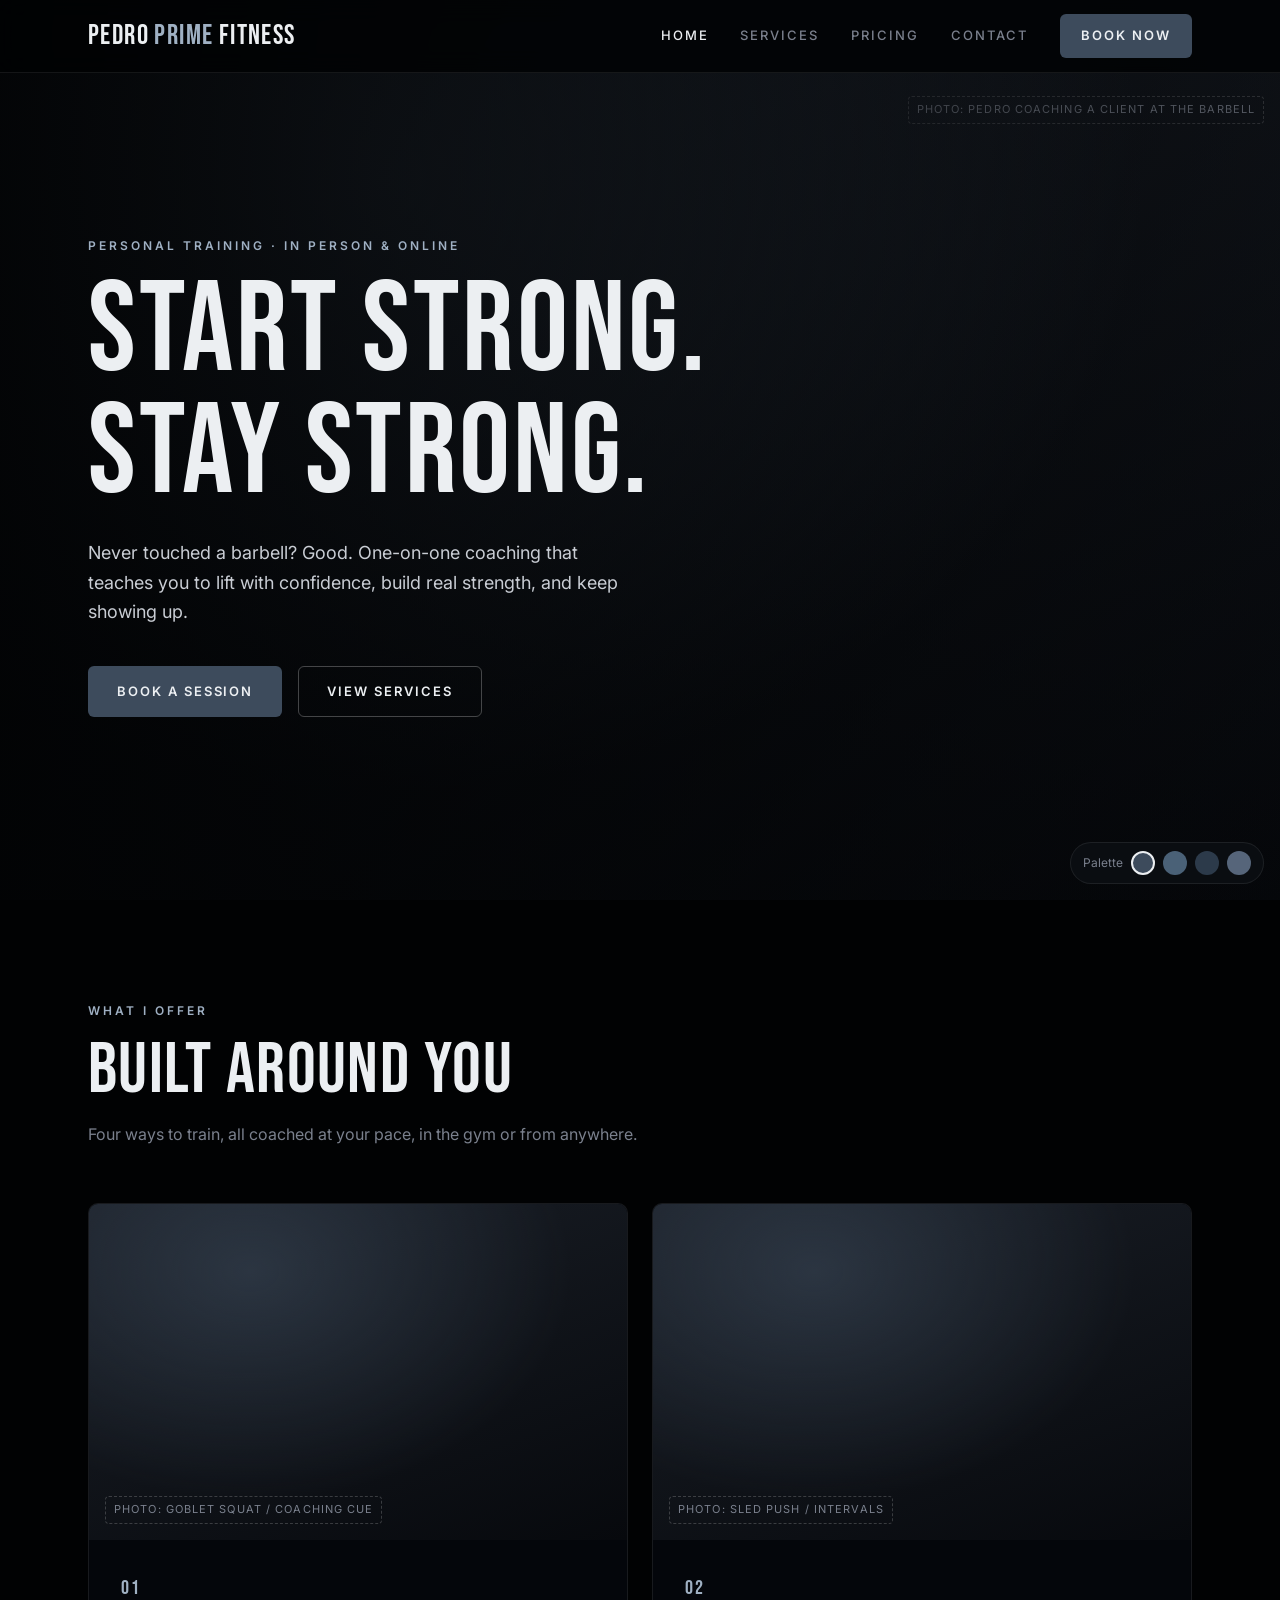
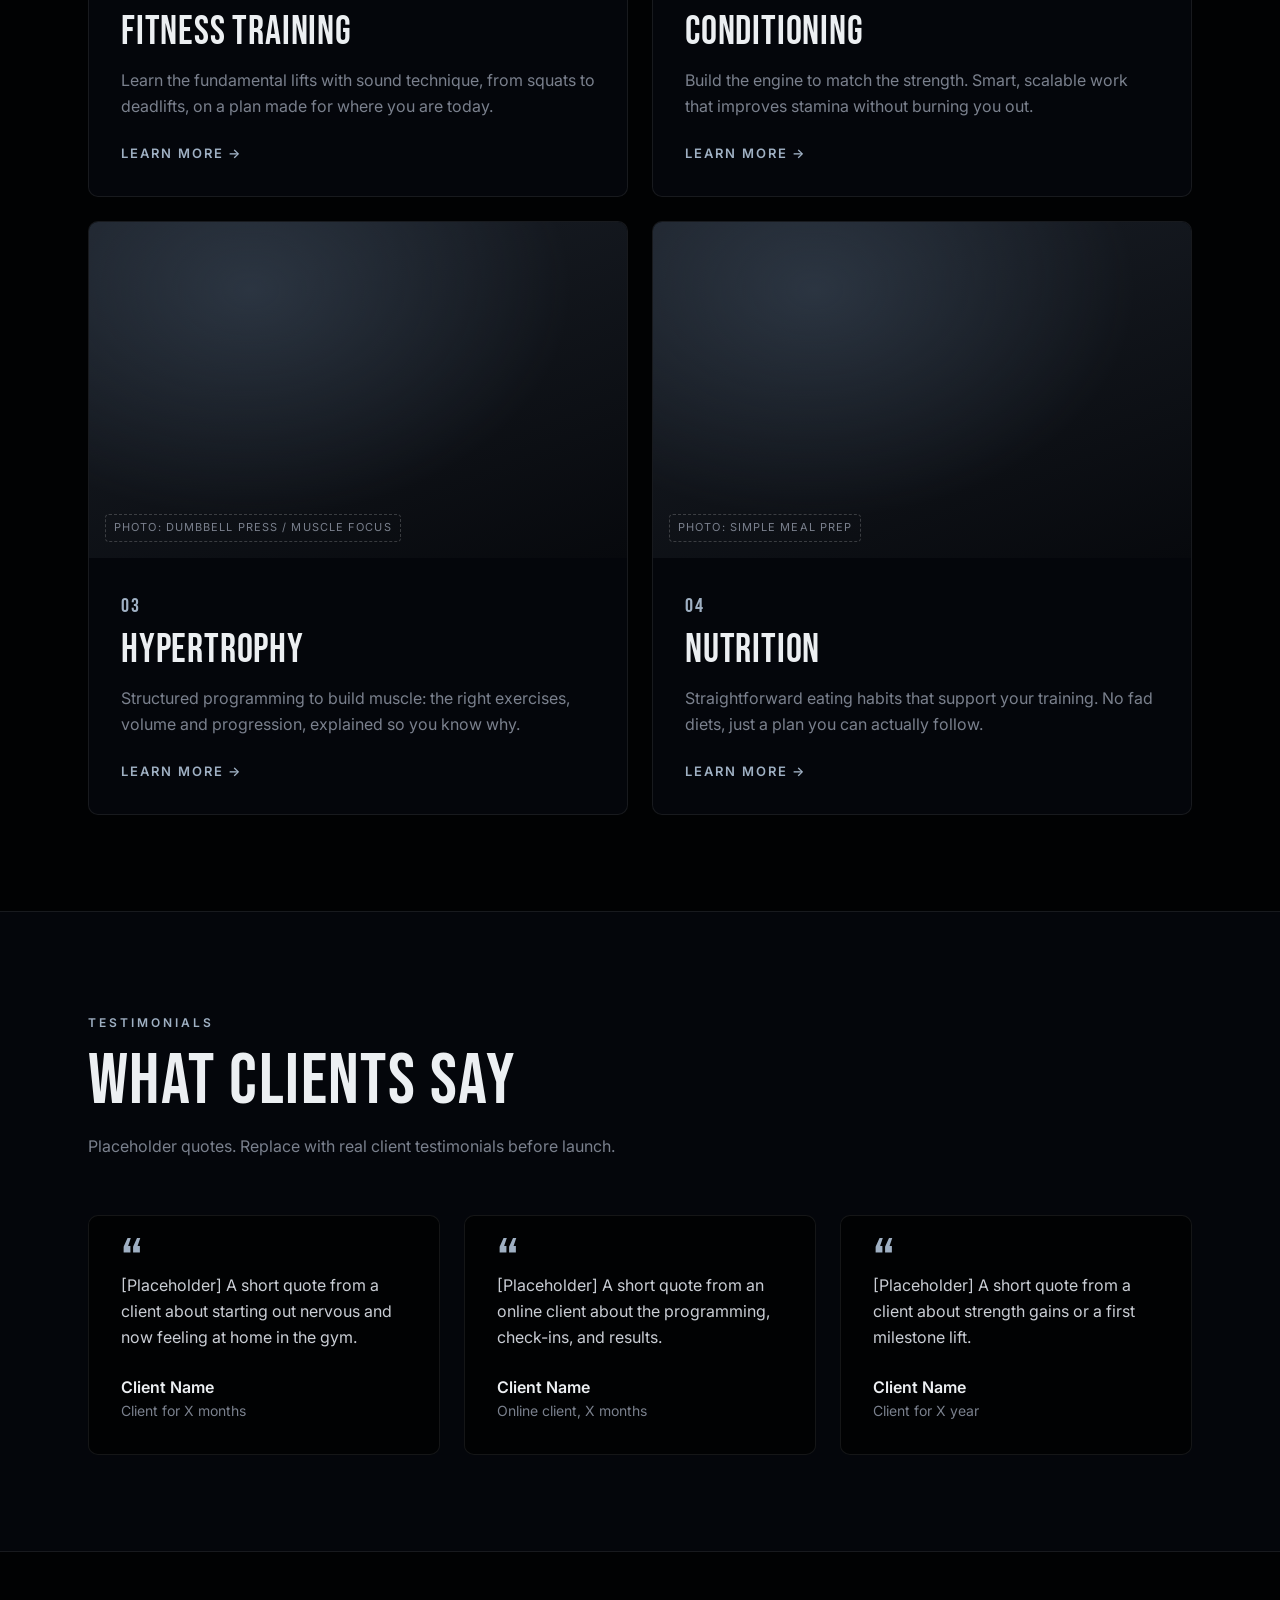
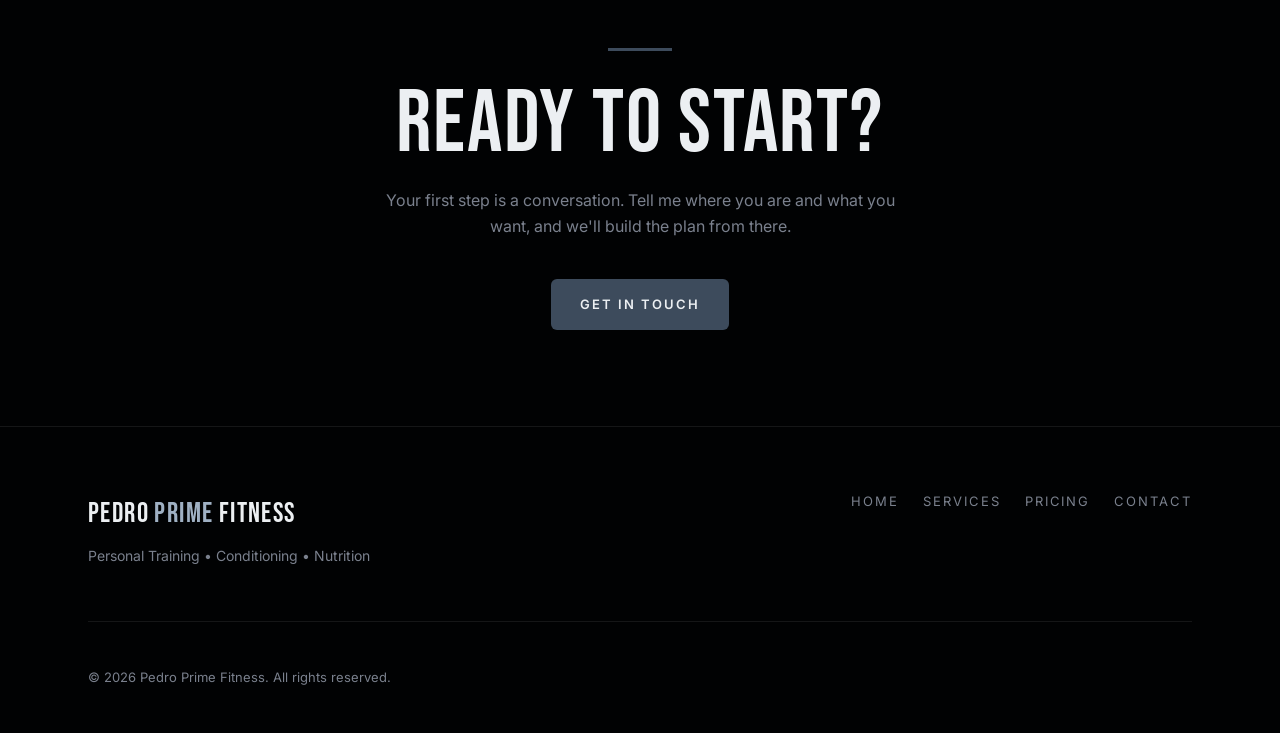
==== index.html @ 081c557b "Initial Pedro Prime Fitness marketing site Static HTML/CSS site for GitHub Pages: home, services, pr" ====
<!DOCTYPE html>
<html lang="en" data-palette="slate">
<head>
  <meta charset="utf-8">
  <meta name="viewport" content="width=device-width, initial-scale=1">
  <title>Personal Training for Beginners | Pedro Prime Fitness</title>
  <meta name="description" content="Beginner-friendly personal training, in person and online. Strength, conditioning, hypertrophy and nutrition coaching with Pedro Prime Fitness.">
  <link rel="preconnect" href="https://fonts.googleapis.com">
  <link rel="preconnect" href="https://fonts.gstatic.com" crossorigin>
  <link href="https://fonts.googleapis.com/css2?family=Bebas+Neue&family=Inter:wght@400;500;600&display=swap" rel="stylesheet">
  <link rel="stylesheet" href="css/style.css">
  <script src="js/palette.js"></script>
  <script src="js/site.js" defer></script>
</head>
<body>

  <header class="site-header">
    <div class="container">
      <a class="brand" href="index.html">Pedro <span>Prime</span> Fitness</a>
      <button class="nav-toggle" aria-label="Menu" aria-expanded="false" aria-controls="site-nav">&#9776;</button>
      <nav class="nav" id="site-nav">
        <a href="index.html" aria-current="page">Home</a>
        <a href="services.html">Services</a>
        <a href="pricing.html">Pricing</a>
        <a href="contact.html">Contact</a>
        <a class="btn btn-primary btn-sm" href="contact.html">Book Now</a>
      </nav>
    </div>
  </header>

  <main>
    <section class="hero">
      <div class="ph" data-label="Photo: Pedro coaching a client at the barbell" aria-hidden="true"></div>
      <div class="container">
        <span class="eyebrow">Personal Training &middot; In Person &amp; Online</span>
        <h1>Start Strong.<br>Stay Strong.</h1>
        <p>Never touched a barbell? Good. One-on-one coaching that teaches you to lift with confidence, build real strength, and keep showing up.</p>
        <div class="btn-row">
          <a class="btn btn-primary" href="contact.html">Book a Session</a>
          <a class="btn btn-outline" href="services.html">View Services</a>
        </div>
      </div>
    </section>

    <section class="section">
      <div class="container">
        <div class="section-head">
          <span class="eyebrow">What I Offer</span>
          <h2>Built Around You</h2>
          <p>Four ways to train, all coached at your pace, in the gym or from anywhere.</p>
        </div>
        <div class="service-grid">
          <article class="service-card">
            <div class="ph" data-label="Photo: goblet squat / coaching cue" aria-hidden="true"></div>
            <div class="body">
              <span class="num">01</span>
              <h3>Fitness Training</h3>
              <p>Learn the fundamental lifts with sound technique, from squats to deadlifts, on a plan made for where you are today.</p>
              <a class="link-arrow" href="services.html#fitness">Learn More &rarr;</a>
            </div>
          </article>
          <article class="service-card">
            <div class="ph" data-label="Photo: sled push / intervals" aria-hidden="true"></div>
            <div class="body">
              <span class="num">02</span>
              <h3>Conditioning</h3>
              <p>Build the engine to match the strength. Smart, scalable work that improves stamina without burning you out.</p>
              <a class="link-arrow" href="services.html#conditioning">Learn More &rarr;</a>
            </div>
          </article>
          <article class="service-card">
            <div class="ph" data-label="Photo: dumbbell press / muscle focus" aria-hidden="true"></div>
            <div class="body">
              <span class="num">03</span>
              <h3>Hypertrophy</h3>
              <p>Structured programming to build muscle: the right exercises, volume and progression, explained so you know why.</p>
              <a class="link-arrow" href="services.html#hypertrophy">Learn More &rarr;</a>
            </div>
          </article>
          <article class="service-card">
            <div class="ph" data-label="Photo: simple meal prep" aria-hidden="true"></div>
            <div class="body">
              <span class="num">04</span>
              <h3>Nutrition</h3>
              <p>Straightforward eating habits that support your training. No fad diets, just a plan you can actually follow.</p>
              <a class="link-arrow" href="services.html#nutrition">Learn More &rarr;</a>
            </div>
          </article>
        </div>
      </div>
    </section>

    <section class="section section-alt">
      <div class="container">
        <div class="section-head">
          <span class="eyebrow">Testimonials</span>
          <h2>What Clients Say</h2>
          <p>Placeholder quotes. Replace with real client testimonials before launch.</p>
        </div>
        <div class="testimonial-grid">
          <figure class="testimonial">
            <span class="quote-mark" aria-hidden="true">&ldquo;</span>
            <blockquote>[Placeholder] A short quote from a client about starting out nervous and now feeling at home in the gym.</blockquote>
            <figcaption>Client Name<span>Client for X months</span></figcaption>
          </figure>
          <figure class="testimonial">
            <span class="quote-mark" aria-hidden="true">&ldquo;</span>
            <blockquote>[Placeholder] A short quote from an online client about the programming, check-ins, and results.</blockquote>
            <figcaption>Client Name<span>Online client, X months</span></figcaption>
          </figure>
          <figure class="testimonial">
            <span class="quote-mark" aria-hidden="true">&ldquo;</span>
            <blockquote>[Placeholder] A short quote from a client about strength gains or a first milestone lift.</blockquote>
            <figcaption>Client Name<span>Client for X year</span></figcaption>
          </figure>
        </div>
      </div>
    </section>

    <section class="section cta">
      <div class="container">
        <hr class="rule">
        <h2>Ready to Start?</h2>
        <p>Your first step is a conversation. Tell me where you are and what you want, and we'll build the plan from there.</p>
        <a class="btn btn-primary" href="contact.html">Get in Touch</a>
      </div>
    </section>
  </main>

  <footer class="site-footer">
    <div class="container">
      <div class="footer-top">
        <div>
          <a class="brand" href="index.html">Pedro <span>Prime</span> Fitness</a>
          <p class="tagline">Personal Training &bull; Conditioning &bull; Nutrition</p>
        </div>
        <nav class="footer-nav" aria-label="Footer">
          <a href="index.html">Home</a>
          <a href="services.html">Services</a>
          <a href="pricing.html">Pricing</a>
          <a href="contact.html">Contact</a>
        </nav>
      </div>
      <p class="footer-bottom">&copy; 2026 Pedro Prime Fitness. All rights reserved.</p>
    </div>
  </footer>

</body>
</html>
---- css/style.css ----
/* Pedro Prime Fitness — site stylesheet
   Colours are CSS variables. The four blue-grey palettes are selected by the
   data-palette attribute on <html> (set by js/palette.js). */

:root {
  --background: #010203;
  --card: #04060b;
  --muted: #14161b;
  --foreground: #eceff2;
  --muted-foreground: #7a808d;
  --border: #ffffff14;
  --radius: 0.625rem;

  /* Accent: --accent is used for fills (buttons, numbers, rules);
     --accent-text is a lighter tint for accent-coloured text on the dark background. */
  --accent: #3d4b5c;
  --accent-hover: #4a5a6d;
  --accent-text: #9fb0c3;

  --font-heading: "Bebas Neue", sans-serif;
  --font-body: "Inter", sans-serif;
  --container: 72rem;
}

[data-palette="slate"] { --accent: #3d4b5c; --accent-hover: #4a5a6d; --accent-text: #9fb0c3; }
[data-palette="steel"] { --accent: #4a6177; --accent-hover: #587089; --accent-text: #a9bccf; }
[data-palette="storm"] { --accent: #2c3a4a; --accent-hover: #38485b; --accent-text: #8fa3b8; }
[data-palette="dusk"]  { --accent: #56657a; --accent-hover: #64748a; --accent-text: #b6c2d1; }

*, *::before, *::after { box-sizing: border-box; }

html { scroll-behavior: smooth; }

body {
  margin: 0;
  background: var(--background);
  color: var(--foreground);
  font-family: var(--font-body);
  font-size: 1rem;
  line-height: 1.625;
  -webkit-font-smoothing: antialiased;
}

img { max-width: 100%; display: block; }
a { color: inherit; text-decoration: none; }

h1, h2, h3 {
  font-family: var(--font-heading);
  font-weight: 400;
  letter-spacing: 0.02em;
  line-height: 0.95;
  margin: 0;
}

.container {
  width: 100%;
  max-width: var(--container);
  margin: 0 auto;
  padding: 0 1.5rem;
}

.eyebrow {
  display: inline-block;
  font-size: 0.75rem;
  font-weight: 600;
  letter-spacing: 0.25em;
  text-transform: uppercase;
  color: var(--accent-text);
  margin-bottom: 1rem;
}

.muted { color: var(--muted-foreground); }

/* ---------- Buttons ---------- */

.btn {
  display: inline-flex;
  align-items: center;
  justify-content: center;
  gap: 0.5rem;
  padding: 0.875rem 1.75rem;
  border-radius: calc(var(--radius) - 4px);
  font-size: 0.8125rem;
  font-weight: 600;
  letter-spacing: 0.15em;
  text-transform: uppercase;
  border: 1px solid transparent;
  cursor: pointer;
  transition: background-color 0.15s, border-color 0.15s, color 0.15s;
}

.btn-primary { background: var(--accent); color: var(--foreground); }
.btn-primary:hover { background: var(--accent-hover); }

.btn-outline { border-color: #ffffff40; color: var(--foreground); }
.btn-outline:hover { border-color: var(--foreground); }

.btn-sm { padding: 0.625rem 1.25rem; }

a:focus-visible, button:focus-visible {
  outline: 2px solid var(--accent-text);
  outline-offset: 2px;
}

/* ---------- Header ---------- */

.site-header {
  position: fixed;
  inset: 0 0 auto 0;
  z-index: 50;
  background: rgba(1, 2, 3, 0.8);
  backdrop-filter: blur(12px);
  -webkit-backdrop-filter: blur(12px);
  border-bottom: 1px solid var(--border);
}

.site-header .container {
  display: flex;
  align-items: center;
  justify-content: space-between;
  height: 4.5rem;
}

.brand {
  font-family: var(--font-heading);
  font-size: 1.75rem;
  letter-spacing: 0.05em;
}

.brand span { color: var(--accent-text); }

.nav { display: flex; align-items: center; gap: 2rem; }

.nav a:not(.btn) {
  font-size: 0.8125rem;
  font-weight: 500;
  letter-spacing: 0.15em;
  text-transform: uppercase;
  color: var(--muted-foreground);
  transition: color 0.15s;
}

.nav a:not(.btn):hover,
.nav a[aria-current="page"] { color: var(--foreground); }

.nav-toggle {
  display: none;
  background: none;
  border: 0;
  color: var(--foreground);
  font-size: 1.5rem;
  cursor: pointer;
  padding: 0.25rem;
}

@media (max-width: 760px) {
  .nav-toggle { display: block; }
  .nav {
    display: none;
    position: absolute;
    top: 4.5rem;
    left: 0;
    right: 0;
    flex-direction: column;
    align-items: stretch;
    gap: 0;
    padding: 1rem 1.5rem 1.5rem;
    background: var(--background);
    border-bottom: 1px solid var(--border);
  }
  .nav.open { display: flex; }
  .nav a:not(.btn) { padding: 0.875rem 0; border-bottom: 1px solid var(--border); }
  .nav .btn { margin-top: 1rem; }
}

/* ---------- Image placeholders ----------
   Stand-ins for photos until real ones are supplied. Each carries a label
   describing the intended shot. Replace a .ph element with an <img>. */

.ph {
  position: relative;
  background:
    radial-gradient(ellipse at 30% 20%, color-mix(in srgb, var(--accent) 55%, transparent), transparent 60%),
    linear-gradient(160deg, #1a1f27 0%, #07090d 100%);
  display: flex;
  align-items: flex-end;
  overflow: hidden;
}

.ph::after {
  content: attr(data-label);
  margin: 1rem;
  padding: 0.25rem 0.5rem;
  font-size: 0.6875rem;
  letter-spacing: 0.1em;
  text-transform: uppercase;
  color: var(--muted-foreground);
  border: 1px dashed #ffffff30;
  border-radius: 4px;
}

/* ---------- Hero ---------- */

.hero {
  position: relative;
  min-height: 100vh;
  display: flex;
  align-items: center;
  padding: 8rem 0 5rem;
}

.hero .ph { position: absolute; inset: 0; align-items: flex-start; justify-content: flex-end; }
.hero .ph::after { margin-top: 6rem; }

.hero::before {
  content: "";
  position: absolute;
  inset: 0;
  z-index: 1;
  background: linear-gradient(90deg, rgba(1,2,3,0.92) 0%, rgba(1,2,3,0.6) 55%, rgba(1,2,3,0.3) 100%);
}

.hero .container { position: relative; z-index: 2; }

.hero h1 {
  font-size: clamp(3.5rem, 10vw, 8rem);
  max-width: none;
}

.hero p {
  max-width: 34rem;
  margin: 1.5rem 0 2.5rem;
  font-size: 1.125rem;
  color: #c9cdd4;
}

.btn-row { display: flex; flex-wrap: wrap; gap: 1rem; }

/* ---------- Sections ---------- */

.section { padding: 6rem 0; }
.section-alt { background: var(--card); border-top: 1px solid var(--border); border-bottom: 1px solid var(--border); }

.section-head { margin-bottom: 3.5rem; max-width: 40rem; }
.section-head h2 { font-size: clamp(2.75rem, 6vw, 4.5rem); }
.section-head p { margin-top: 1rem; color: var(--muted-foreground); }

.page-hero { padding: 10rem 0 4rem; border-bottom: 1px solid var(--border); }
.page-hero h1 { font-size: clamp(3.5rem, 9vw, 7rem); }
.page-hero p { max-width: 38rem; margin-top: 1.25rem; color: var(--muted-foreground); font-size: 1.125rem; }

/* ---------- Service cards (home) ---------- */

.service-grid {
  display: grid;
  grid-template-columns: repeat(2, 1fr);
  gap: 1.5rem;
}

.service-card {
  background: var(--card);
  border: 1px solid var(--border);
  border-radius: var(--radius);
  overflow: hidden;
  display: flex;
  flex-direction: column;
  transition: border-color 0.2s;
}

.service-card:hover { border-color: #ffffff30; }

.service-card .ph { aspect-ratio: 16 / 10; }

.service-card .body { padding: 2rem; display: flex; flex-direction: column; flex: 1; }

.num {
  font-family: var(--font-heading);
  font-size: 1.25rem;
  color: var(--accent-text);
  letter-spacing: 0.1em;
}

.service-card h3 { font-size: 2.5rem; margin: 0.5rem 0 1rem; }
.service-card p { color: var(--muted-foreground); margin: 0 0 1.5rem; flex: 1; }

.link-arrow {
  font-size: 0.8125rem;
  font-weight: 600;
  letter-spacing: 0.15em;
  text-transform: uppercase;
  color: var(--accent-text);
}

.link-arrow:hover { color: var(--foreground); }

@media (max-width: 760px) {
  .service-grid { grid-template-columns: 1fr; }
}

/* ---------- Testimonials ---------- */

.testimonial-grid {
  display: grid;
  grid-template-columns: repeat(3, 1fr);
  gap: 1.5rem;
}

.testimonial {
  background: var(--background);
  border: 1px solid var(--border);
  border-radius: var(--radius);
  padding: 2rem;
  margin: 0;
}

.testimonial .quote-mark {
  font-family: var(--font-heading);
  font-size: 4rem;
  line-height: 0.5;
  color: var(--accent-text);
  display: block;
  height: 1.5rem;
}

.testimonial blockquote { margin: 0 0 1.5rem; color: #c9cdd4; }
.testimonial figcaption { font-weight: 600; }
.testimonial figcaption span { display: block; font-weight: 400; font-size: 0.875rem; color: var(--muted-foreground); }

@media (max-width: 900px) {
  .testimonial-grid { grid-template-columns: 1fr; }
}

/* ---------- CTA band ---------- */

.cta { text-align: center; }
.cta h2 { font-size: clamp(3rem, 7vw, 5.5rem); }
.cta p { max-width: 34rem; margin: 1.25rem auto 2.5rem; color: var(--muted-foreground); }
.cta .rule { width: 4rem; height: 3px; background: var(--accent); margin: 0 auto 2rem; border: 0; }

/* ---------- Services page (detail rows) ---------- */

.service-row {
  display: grid;
  grid-template-columns: 1fr 1fr;
  gap: 4rem;
  align-items: center;
  padding: 5rem 0;
  border-bottom: 1px solid var(--border);
}

.service-row:last-child { border-bottom: 0; }
.service-row:nth-child(even) .ph { order: 2; }
.service-row .ph { aspect-ratio: 4 / 3; border-radius: var(--radius); }
.service-row h2 { font-size: clamp(2.75rem, 5vw, 4rem); margin: 0.5rem 0 1.25rem; }
.service-row p { color: var(--muted-foreground); }

.ticks { list-style: none; padding: 0; margin: 1.5rem 0 2rem; }
.ticks li { padding: 0.5rem 0 0.5rem 1.75rem; position: relative; border-bottom: 1px solid var(--border); }
.ticks li::before {
  content: "";
  position: absolute;
  left: 0;
  top: 1.05rem;
  width: 0.75rem;
  height: 2px;
  background: var(--accent-text);
}

@media (max-width: 760px) {
  .service-row { grid-template-columns: 1fr; gap: 2rem; padding: 3.5rem 0; }
  .service-row:nth-child(even) .ph { order: 0; }
}

/* ---------- Pricing ---------- */

.price-grid {
  display: grid;
  grid-template-columns: repeat(3, 1fr);
  gap: 1.5rem;
  align-items: stretch;
}

.price-card {
  background: var(--card);
  border: 1px solid var(--border);
  border-radius: var(--radius);
  padding: 2.5rem 2rem;
  display: flex;
  flex-direction: column;
}

.price-card.featured { border-color: var(--accent); box-shadow: 0 0 0 1px var(--accent); }

.price-card .tag {
  align-self: flex-start;
  font-size: 0.6875rem;
  font-weight: 600;
  letter-spacing: 0.2em;
  text-transform: uppercase;
  background: var(--accent);
  padding: 0.25rem 0.625rem;
  border-radius: 4px;
  margin-bottom: 1rem;
}

.price-card h3 { font-size: 2.25rem; }
.price-card .price { font-family: var(--font-heading); font-size: 3.5rem; margin: 1rem 0 0.25rem; }
.price-card .price small { font-family: var(--font-body); font-size: 0.875rem; color: var(--muted-foreground); }
.price-card .ticks { flex: 1; }

.note { margin-top: 2.5rem; text-align: center; font-size: 0.875rem; color: var(--muted-foreground); }

@media (max-width: 900px) {
  .price-grid { grid-template-columns: 1fr; }
}

/* ---------- Contact ---------- */

.contact-grid {
  display: grid;
  grid-template-columns: 1.2fr 1fr;
  gap: 3rem;
}

.contact-panel {
  background: var(--card);
  border: 1px solid var(--border);
  border-radius: var(--radius);
  padding: 2.5rem;
}

.contact-panel h2 { font-size: 2.75rem; margin-bottom: 1rem; }

.steps { counter-reset: step; list-style: none; padding: 0; margin: 1.5rem 0 2rem; }
.steps li { counter-increment: step; display: flex; gap: 1rem; padding: 0.75rem 0; color: #c9cdd4; }
.steps li::before {
  content: "0" counter(step);
  font-family: var(--font-heading);
  font-size: 1.25rem;
  color: var(--accent-text);
  min-width: 2rem;
}

.detail-list { list-style: none; padding: 0; margin: 0; }
.detail-list li { padding: 1rem 0; border-bottom: 1px solid var(--border); }
.detail-list li:last-child { border-bottom: 0; }
.detail-list .label { display: block; font-size: 0.75rem; letter-spacing: 0.2em; text-transform: uppercase; color: var(--muted-foreground); margin-bottom: 0.25rem; }
.detail-list a { color: var(--accent-text); }
.detail-list a:hover { color: var(--foreground); }

@media (max-width: 900px) {
  .contact-grid { grid-template-columns: 1fr; }
}

/* ---------- Footer ---------- */

.site-footer { border-top: 1px solid var(--border); padding: 4rem 0 2rem; }

.footer-top {
  display: flex;
  flex-wrap: wrap;
  justify-content: space-between;
  gap: 2rem;
  padding-bottom: 2.5rem;
  border-bottom: 1px solid var(--border);
}

.footer-top .tagline { margin-top: 0.5rem; font-size: 0.875rem; color: var(--muted-foreground); }

.footer-nav { display: flex; flex-wrap: wrap; gap: 1.5rem; }
.footer-nav a { font-size: 0.8125rem; letter-spacing: 0.15em; text-transform: uppercase; color: var(--muted-foreground); }
.footer-nav a:hover { color: var(--foreground); }

.footer-bottom { padding-top: 2rem; font-size: 0.8125rem; color: var(--muted-foreground); }

/* ---------- Palette switcher (exploration only) ---------- */

.palette-switcher {
  position: fixed;
  right: 1rem;
  bottom: 1rem;
  z-index: 100;
  display: flex;
  align-items: center;
  gap: 0.5rem;
  padding: 0.5rem 0.75rem;
  background: #0b0e13ee;
  border: 1px solid var(--border);
  border-radius: 999px;
  font-size: 0.75rem;
  color: var(--muted-foreground);
}

.palette-switcher button {
  width: 1.5rem;
  height: 1.5rem;
  border-radius: 50%;
  border: 2px solid transparent;
  cursor: pointer;
  padding: 0;
}

.palette-switcher button[aria-pressed="true"] { border-color: var(--foreground); }
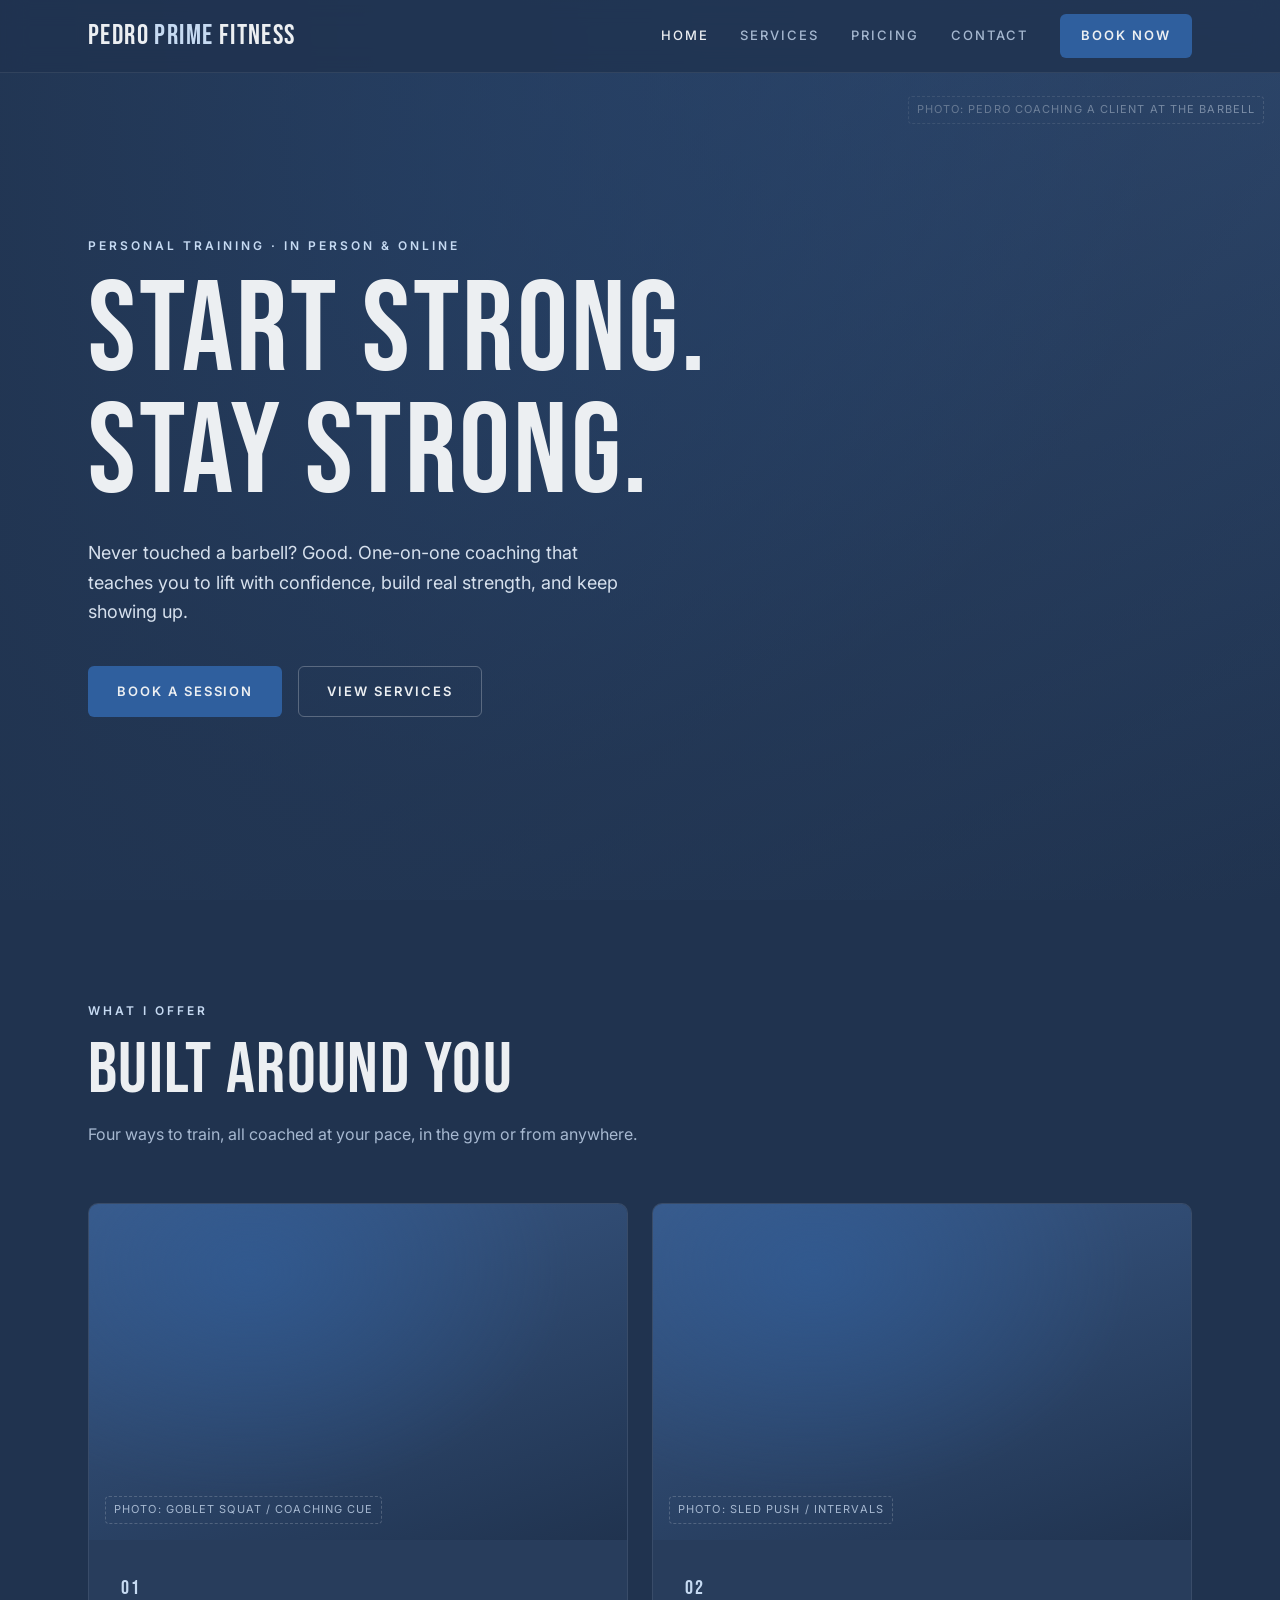
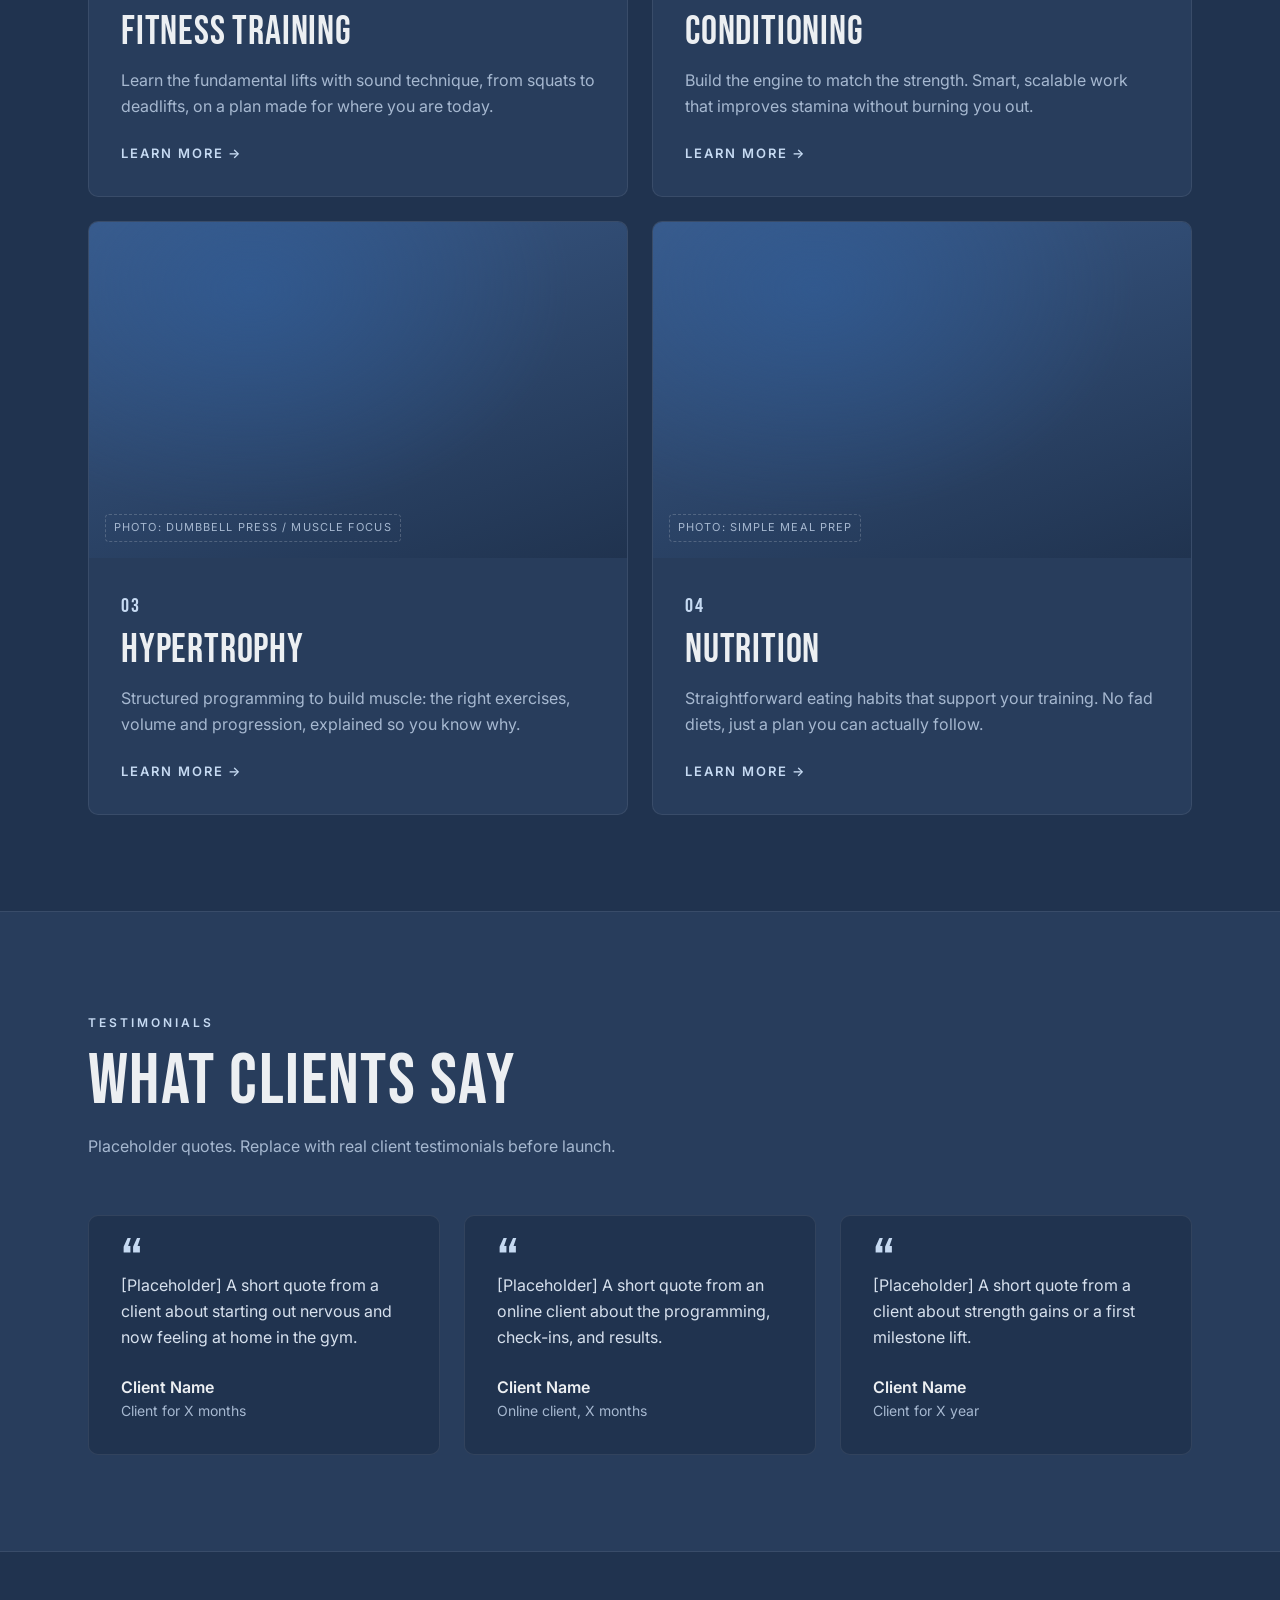
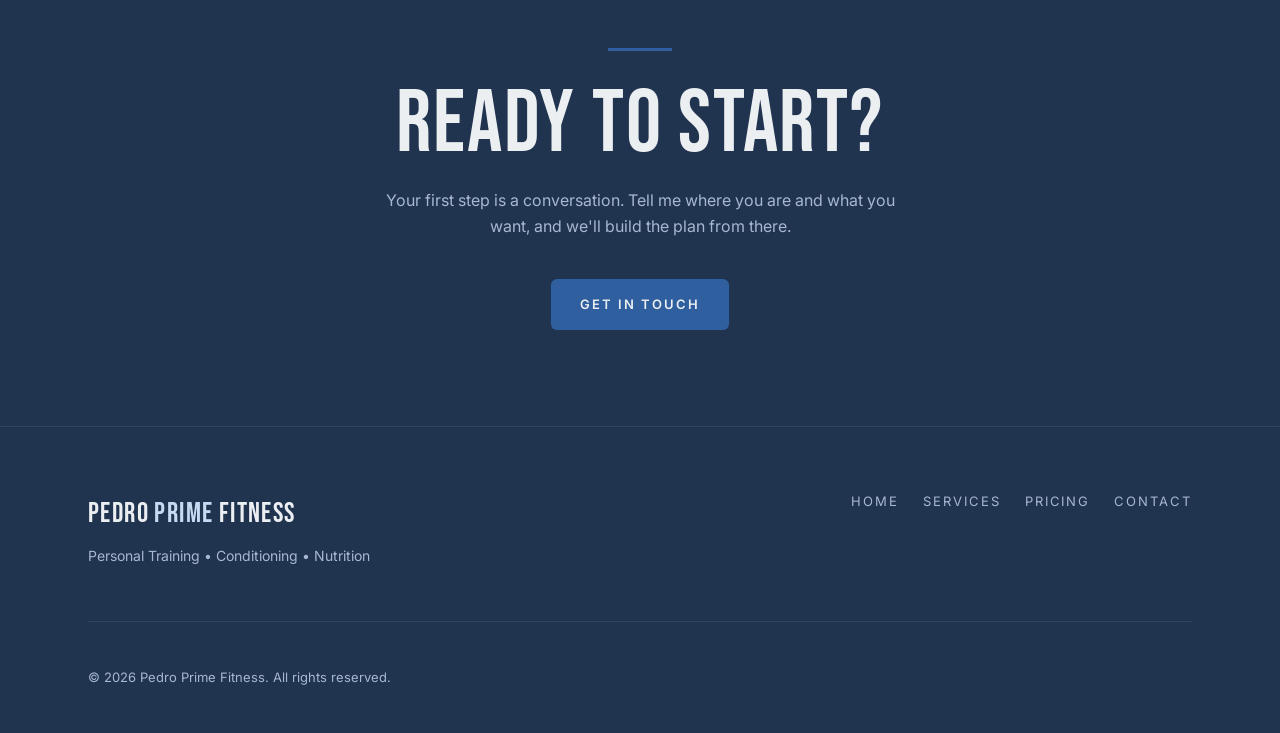
==== commit e9cd1799: "Adopt Lake navy palette as the site colour scheme Brighter navy background (#20334f) with a saturate" ====
--- a/index.html
+++ b/index.html
@@ -1,5 +1,5 @@
 <!DOCTYPE html>
-<html lang="en" data-palette="slate">
+<html lang="en">
 <head>
   <meta charset="utf-8">
   <meta name="viewport" content="width=device-width, initial-scale=1">
@@ -9,7 +9,6 @@
   <link rel="preconnect" href="https://fonts.gstatic.com" crossorigin>
   <link href="https://fonts.googleapis.com/css2?family=Bebas+Neue&family=Inter:wght@400;500;600&display=swap" rel="stylesheet">
   <link rel="stylesheet" href="css/style.css">
-  <script src="js/palette.js"></script>
   <script src="js/site.js" defer></script>
 </head>
 <body>
--- a/css/style.css
+++ b/css/style.css
@@ -1,31 +1,29 @@
-/* Pedro Prime Fitness — site stylesheet
-   Colours are CSS variables. The four blue-grey palettes are selected by the
-   data-palette attribute on <html> (set by js/palette.js). */
+/* Pedro Prime Fitness — site stylesheet. Colours are CSS variables in :root. */
 
 :root {
-  --background: #010203;
-  --card: #04060b;
-  --muted: #14161b;
+  --background: #20334f;
+  --background-rgb: 32, 51, 79;   /* same colour as --background, for translucent overlays */
+  --card: #283d5c;
+  --muted: #30486b;
   --foreground: #eceff2;
-  --muted-foreground: #7a808d;
+  --body-text: #d6e0ed;
+  --muted-foreground: #a6b8d0;
   --border: #ffffff14;
+  --ph-light: #3a5a88;            /* image-placeholder gradient */
+  --ph-dark: #20334f;
   --radius: 0.625rem;
 
   /* Accent: --accent is used for fills (buttons, numbers, rules);
-     --accent-text is a lighter tint for accent-coloured text on the dark background. */
-  --accent: #3d4b5c;
-  --accent-hover: #4a5a6d;
-  --accent-text: #9fb0c3;
+     --accent-text is a lighter tint for accent-coloured text on the background. */
+  --accent: #2f5f9e;
+  --accent-hover: #3a6db0;
+  --accent-text: #c6daf2;
+  --accent-foreground: var(--foreground);  /* text on accent fills */
 
   --font-heading: "Bebas Neue", sans-serif;
   --font-body: "Inter", sans-serif;
   --container: 72rem;
 }
-
-[data-palette="slate"] { --accent: #3d4b5c; --accent-hover: #4a5a6d; --accent-text: #9fb0c3; }
-[data-palette="steel"] { --accent: #4a6177; --accent-hover: #587089; --accent-text: #a9bccf; }
-[data-palette="storm"] { --accent: #2c3a4a; --accent-hover: #38485b; --accent-text: #8fa3b8; }
-[data-palette="dusk"]  { --accent: #56657a; --accent-hover: #64748a; --accent-text: #b6c2d1; }
 
 *, *::before, *::after { box-sizing: border-box; }
 
@@ -89,7 +87,7 @@
   transition: background-color 0.15s, border-color 0.15s, color 0.15s;
 }
 
-.btn-primary { background: var(--accent); color: var(--foreground); }
+.btn-primary { background: var(--accent); color: var(--accent-foreground); }
 .btn-primary:hover { background: var(--accent-hover); }
 
 .btn-outline { border-color: #ffffff40; color: var(--foreground); }
@@ -108,7 +106,7 @@
   position: fixed;
   inset: 0 0 auto 0;
   z-index: 50;
-  background: rgba(1, 2, 3, 0.8);
+  background: rgba(var(--background-rgb), 0.8);
   backdrop-filter: blur(12px);
   -webkit-backdrop-filter: blur(12px);
   border-bottom: 1px solid var(--border);
@@ -181,7 +179,7 @@
   position: relative;
   background:
     radial-gradient(ellipse at 30% 20%, color-mix(in srgb, var(--accent) 55%, transparent), transparent 60%),
-    linear-gradient(160deg, #1a1f27 0%, #07090d 100%);
+    linear-gradient(160deg, var(--ph-light) 0%, var(--ph-dark) 100%);
   display: flex;
   align-items: flex-end;
   overflow: hidden;
@@ -217,7 +215,7 @@
   position: absolute;
   inset: 0;
   z-index: 1;
-  background: linear-gradient(90deg, rgba(1,2,3,0.92) 0%, rgba(1,2,3,0.6) 55%, rgba(1,2,3,0.3) 100%);
+  background: linear-gradient(90deg, rgba(var(--background-rgb),0.92) 0%, rgba(var(--background-rgb),0.6) 55%, rgba(var(--background-rgb),0.3) 100%);
 }
 
 .hero .container { position: relative; z-index: 2; }
@@ -231,7 +229,7 @@
   max-width: 34rem;
   margin: 1.5rem 0 2.5rem;
   font-size: 1.125rem;
-  color: #c9cdd4;
+  color: var(--body-text);
 }
 
 .btn-row { display: flex; flex-wrap: wrap; gap: 1rem; }
@@ -322,7 +320,7 @@
   height: 1.5rem;
 }
 
-.testimonial blockquote { margin: 0 0 1.5rem; color: #c9cdd4; }
+.testimonial blockquote { margin: 0 0 1.5rem; color: var(--body-text); }
 .testimonial figcaption { font-weight: 600; }
 .testimonial figcaption span { display: block; font-weight: 400; font-size: 0.875rem; color: var(--muted-foreground); }
 
@@ -398,6 +396,7 @@
   letter-spacing: 0.2em;
   text-transform: uppercase;
   background: var(--accent);
+  color: var(--accent-foreground);
   padding: 0.25rem 0.625rem;
   border-radius: 4px;
   margin-bottom: 1rem;
@@ -432,7 +431,7 @@
 .contact-panel h2 { font-size: 2.75rem; margin-bottom: 1rem; }
 
 .steps { counter-reset: step; list-style: none; padding: 0; margin: 1.5rem 0 2rem; }
-.steps li { counter-increment: step; display: flex; gap: 1rem; padding: 0.75rem 0; color: #c9cdd4; }
+.steps li { counter-increment: step; display: flex; gap: 1rem; padding: 0.75rem 0; color: var(--body-text); }
 .steps li::before {
   content: "0" counter(step);
   font-family: var(--font-heading);
@@ -472,32 +471,3 @@
 .footer-nav a:hover { color: var(--foreground); }
 
 .footer-bottom { padding-top: 2rem; font-size: 0.8125rem; color: var(--muted-foreground); }
-
-/* ---------- Palette switcher (exploration only) ---------- */
-
-.palette-switcher {
-  position: fixed;
-  right: 1rem;
-  bottom: 1rem;
-  z-index: 100;
-  display: flex;
-  align-items: center;
-  gap: 0.5rem;
-  padding: 0.5rem 0.75rem;
-  background: #0b0e13ee;
-  border: 1px solid var(--border);
-  border-radius: 999px;
-  font-size: 0.75rem;
-  color: var(--muted-foreground);
-}
-
-.palette-switcher button {
-  width: 1.5rem;
-  height: 1.5rem;
-  border-radius: 50%;
-  border: 2px solid transparent;
-  cursor: pointer;
-  padding: 0;
-}
-
-.palette-switcher button[aria-pressed="true"] { border-color: var(--foreground); }
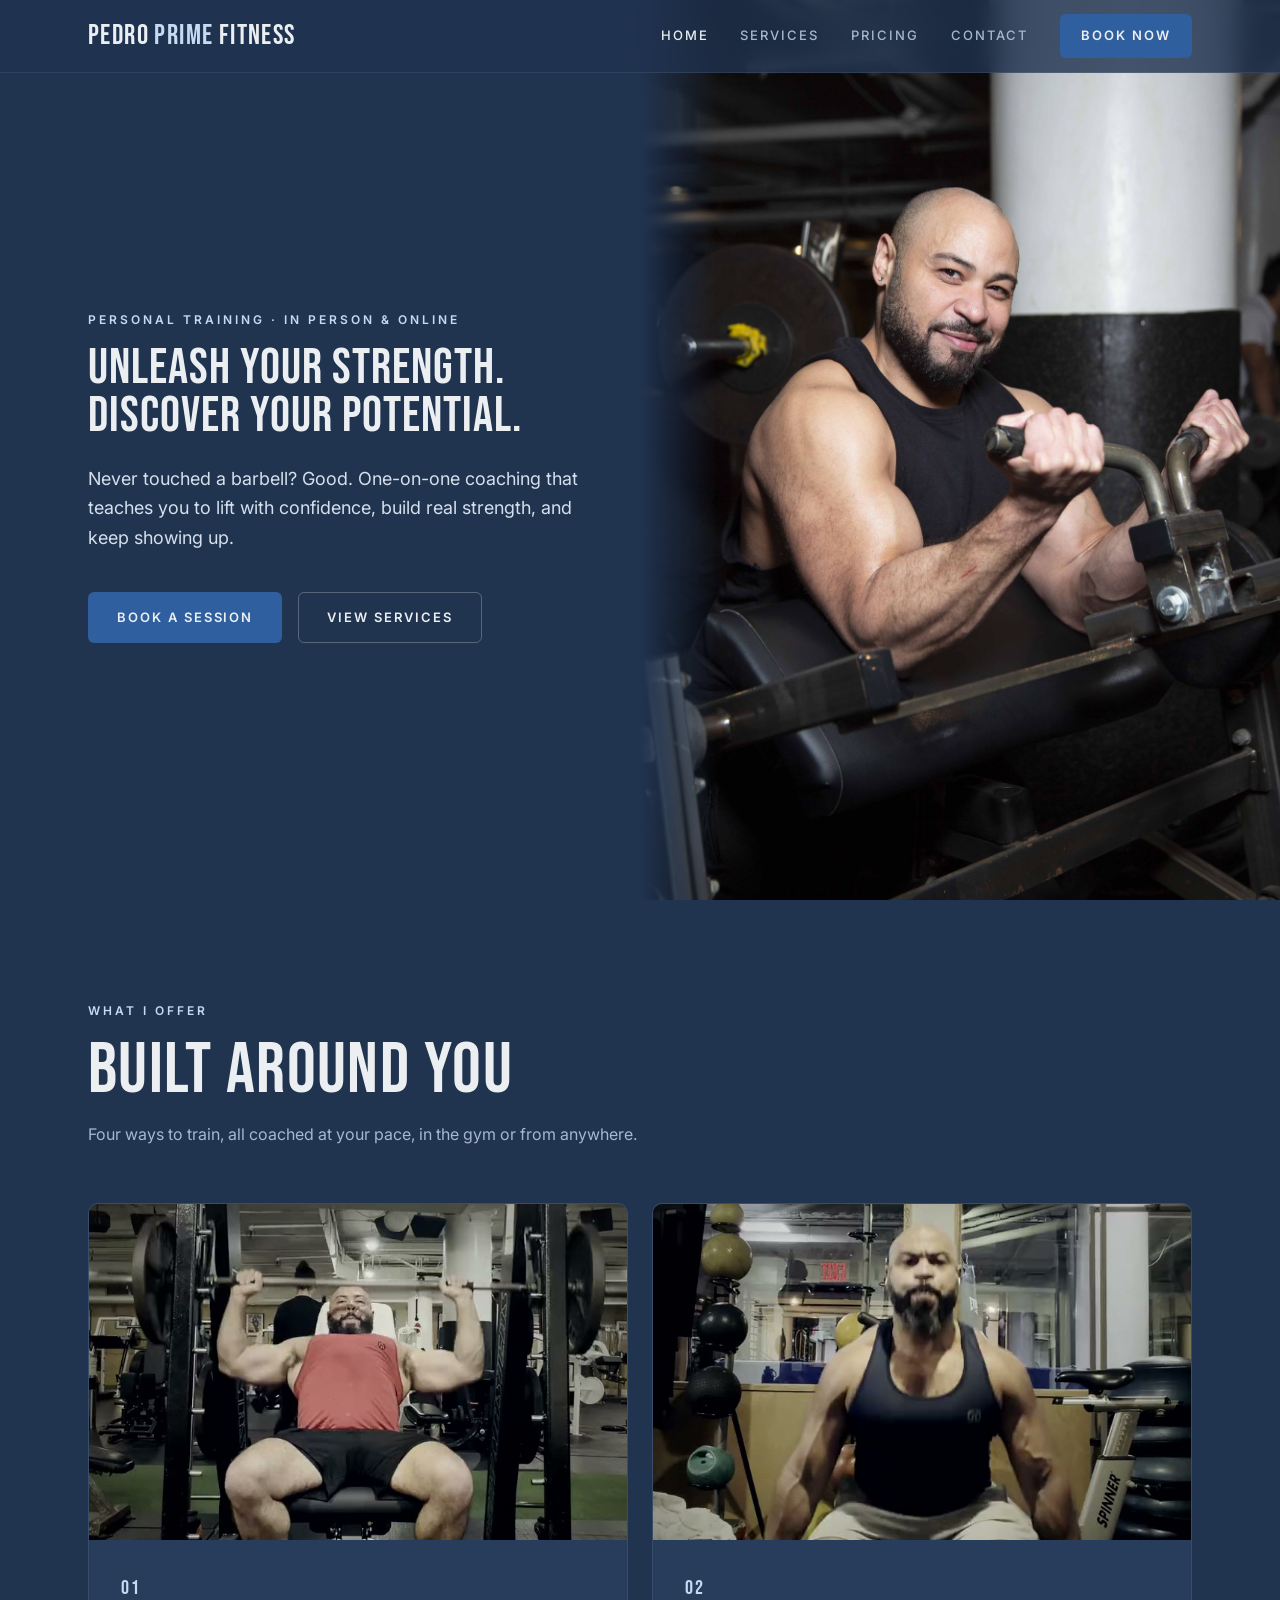
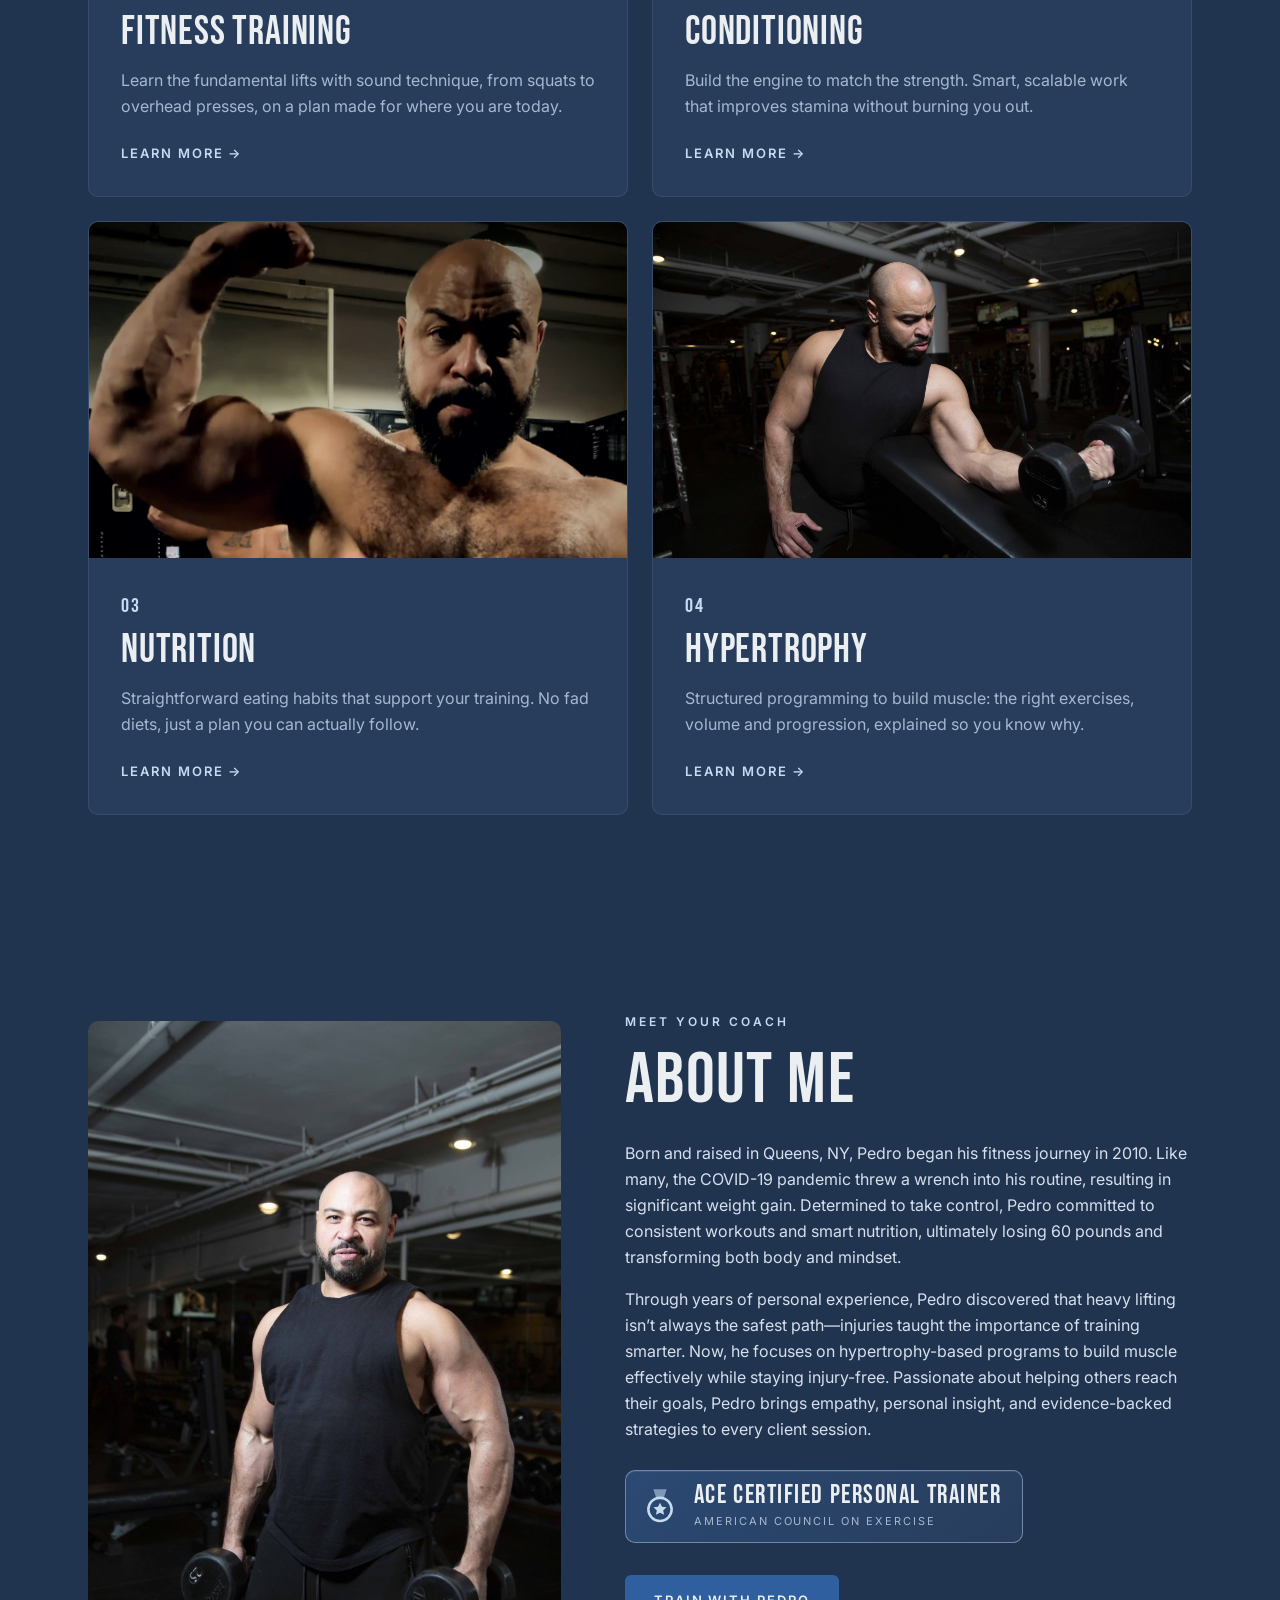
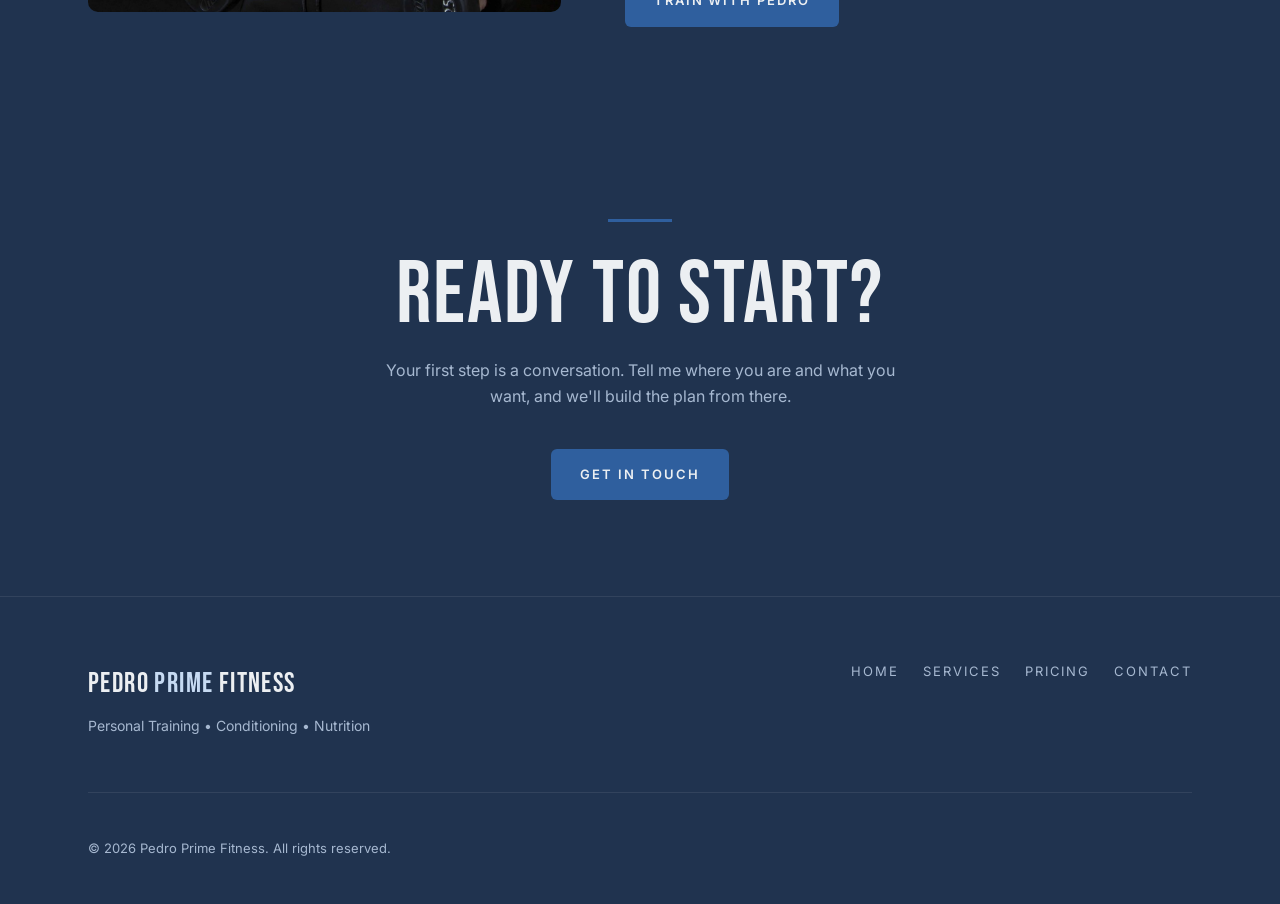
==== commit 4d3b5667: "Add Pedro's photos, video loops, pricing and bio Home: split hero with the main portrait and new hea" ====
--- a/index.html
+++ b/index.html
@@ -29,15 +29,17 @@
 
   <main>
     <section class="hero">
-      <div class="ph" data-label="Photo: Pedro coaching a client at the barbell" aria-hidden="true"></div>
-      <div class="container">
+      <div class="hero-copy">
         <span class="eyebrow">Personal Training &middot; In Person &amp; Online</span>
-        <h1>Start Strong.<br>Stay Strong.</h1>
+        <h1><span>Unleash Your Strength.</span> <span>Discover Your Potential.</span></h1>
         <p>Never touched a barbell? Good. One-on-one coaching that teaches you to lift with confidence, build real strength, and keep showing up.</p>
         <div class="btn-row">
           <a class="btn btn-primary" href="contact.html">Book a Session</a>
           <a class="btn btn-outline" href="services.html">View Services</a>
         </div>
+      </div>
+      <div class="hero-media">
+        <img src="images/hero-pedro.jpg" alt="Pedro smiling at the camera while training on a preacher curl bench" width="1333" height="2000" fetchpriority="high">
       </div>
     </section>
 
@@ -50,16 +52,16 @@
         </div>
         <div class="service-grid">
           <article class="service-card">
-            <div class="ph" data-label="Photo: goblet squat / coaching cue" aria-hidden="true"></div>
+            <video class="photo" style="object-position: 50% 40%" autoplay muted loop playsinline preload="metadata" poster="videos/shoulder-press.jpg" width="720" height="720" aria-label="Pedro doing a seated barbell shoulder press"><source src="videos/shoulder-press.mp4" type="video/mp4"></video>
             <div class="body">
               <span class="num">01</span>
               <h3>Fitness Training</h3>
-              <p>Learn the fundamental lifts with sound technique, from squats to deadlifts, on a plan made for where you are today.</p>
+              <p>Learn the fundamental lifts with sound technique, from squats to overhead presses, on a plan made for where you are today.</p>
               <a class="link-arrow" href="services.html#fitness">Learn More &rarr;</a>
             </div>
           </article>
           <article class="service-card">
-            <div class="ph" data-label="Photo: sled push / intervals" aria-hidden="true"></div>
+            <video class="photo" style="object-position: 50% 55%" autoplay muted loop playsinline preload="metadata" poster="videos/kettlebell-squats.jpg" width="720" height="900" aria-label="Pedro doing kettlebell squats"><source src="videos/kettlebell-squats.mp4" type="video/mp4"></video>
             <div class="body">
               <span class="num">02</span>
               <h3>Conditioning</h3>
@@ -68,50 +70,49 @@
             </div>
           </article>
           <article class="service-card">
-            <div class="ph" data-label="Photo: dumbbell press / muscle focus" aria-hidden="true"></div>
+            <img class="photo" style="object-position: 50% 10%" src="images/flex.jpg" alt="Pedro flexing his biceps in the locker room" width="1212" height="1930" loading="lazy">
             <div class="body">
               <span class="num">03</span>
+              <h3>Nutrition</h3>
+              <p>Straightforward eating habits that support your training. No fad diets, just a plan you can actually follow.</p>
+              <a class="link-arrow" href="services.html#nutrition">Learn More &rarr;</a>
+            </div>
+          </article>
+          <article class="service-card">
+            <img class="photo" style="object-position: 50% 40%" src="images/dumbbell-curl.jpg" alt="Pedro performing a single-arm dumbbell curl over a bench" width="2000" height="1333" loading="lazy">
+            <div class="body">
+              <span class="num">04</span>
               <h3>Hypertrophy</h3>
               <p>Structured programming to build muscle: the right exercises, volume and progression, explained so you know why.</p>
               <a class="link-arrow" href="services.html#hypertrophy">Learn More &rarr;</a>
-            </div>
-          </article>
-          <article class="service-card">
-            <div class="ph" data-label="Photo: simple meal prep" aria-hidden="true"></div>
-            <div class="body">
-              <span class="num">04</span>
-              <h3>Nutrition</h3>
-              <p>Straightforward eating habits that support your training. No fad diets, just a plan you can actually follow.</p>
-              <a class="link-arrow" href="services.html#nutrition">Learn More &rarr;</a>
             </div>
           </article>
         </div>
       </div>
     </section>
 
-    <section class="section section-alt">
-      <div class="container">
-        <div class="section-head">
-          <span class="eyebrow">Testimonials</span>
-          <h2>What Clients Say</h2>
-          <p>Placeholder quotes. Replace with real client testimonials before launch.</p>
-        </div>
-        <div class="testimonial-grid">
-          <figure class="testimonial">
-            <span class="quote-mark" aria-hidden="true">&ldquo;</span>
-            <blockquote>[Placeholder] A short quote from a client about starting out nervous and now feeling at home in the gym.</blockquote>
-            <figcaption>Client Name<span>Client for X months</span></figcaption>
-          </figure>
-          <figure class="testimonial">
-            <span class="quote-mark" aria-hidden="true">&ldquo;</span>
-            <blockquote>[Placeholder] A short quote from an online client about the programming, check-ins, and results.</blockquote>
-            <figcaption>Client Name<span>Online client, X months</span></figcaption>
-          </figure>
-          <figure class="testimonial">
-            <span class="quote-mark" aria-hidden="true">&ldquo;</span>
-            <blockquote>[Placeholder] A short quote from a client about strength gains or a first milestone lift.</blockquote>
-            <figcaption>Client Name<span>Client for X year</span></figcaption>
-          </figure>
+    <section class="section" id="about">
+      <div class="container about">
+        <img class="photo" src="images/pedro-portrait.jpg" alt="Pedro standing in the gym holding a pair of dumbbells" width="1333" height="2000" loading="lazy">
+        <div>
+          <span class="eyebrow">Meet Your Coach</span>
+          <h2>About Me</h2>
+          <p>Born and raised in Queens, NY, Pedro began his fitness journey in 2010. Like many, the COVID-19 pandemic threw a wrench into his routine, resulting in significant weight gain. Determined to take control, Pedro committed to consistent workouts and smart nutrition, ultimately losing 60 pounds and transforming both body and mindset.</p>
+          <p>Through years of personal experience, Pedro discovered that heavy lifting isn&rsquo;t always the safest path&mdash;injuries taught the importance of training smarter. Now, he focuses on hypertrophy-based programs to build muscle effectively while staying injury-free. Passionate about helping others reach their goals, Pedro brings empathy, personal insight, and evidence-backed strategies to every client session.</p>
+          <div class="creds">
+            <div class="cred-badge">
+              <svg class="cred-icon" viewBox="0 0 48 48" aria-hidden="true">
+                <path d="M16 4h16l-4 12H20z" fill="currentColor" opacity=".55"/>
+                <circle cx="24" cy="28" r="14" fill="none" stroke="currentColor" stroke-width="3"/>
+                <path d="M24 20l2.4 5 5.4.6-4 3.7 1.1 5.3L24 32l-4.9 2.6 1.1-5.3-4-3.7 5.4-.6z" fill="currentColor"/>
+              </svg>
+              <div>
+                <span class="cred-title">ACE Certified Personal Trainer</span>
+                <span class="cred-sub">American Council on Exercise</span>
+              </div>
+            </div>
+          </div>
+          <a class="btn btn-primary" href="contact.html">Train With Pedro</a>
         </div>
       </div>
     </section>
--- a/css/style.css
+++ b/css/style.css
@@ -197,32 +197,65 @@
   border-radius: 4px;
 }
 
+/* ---------- Photos ---------- */
+
+.photo { display: block; width: 100%; height: auto; object-fit: cover; }
+.service-row .photo.tall { aspect-ratio: 4 / 5; object-position: 50% 20%; }
+.service-row .photo.square { aspect-ratio: 1; }
+
 /* ---------- Hero ---------- */
 
+/* Split hero: copy on the left (aligned to the page container), photo on the
+   right running to the top and right edges. Stacks photo-first on mobile. */
+
 .hero {
-  position: relative;
-  min-height: 100vh;
-  display: flex;
-  align-items: center;
-  padding: 8rem 0 5rem;
-}
-
-.hero .ph { position: absolute; inset: 0; align-items: flex-start; justify-content: flex-end; }
-.hero .ph::after { margin-top: 6rem; }
-
-.hero::before {
+  display: grid;
+  grid-template-columns: 1fr 1fr;
+  min-height: min(100vh, 60rem);
+}
+
+.hero-copy {
+  align-self: center;
+  padding: 8rem 3rem 5rem max(1.5rem, calc((100vw - var(--container)) / 2 + 1.5rem));
+}
+
+.hero-media { position: relative; min-height: 32rem; }
+
+.hero-media img {
+  position: absolute;
+  inset: 0;
+  width: 100%;
+  height: 100%;
+  object-fit: cover;
+  object-position: 50% 30%;
+}
+
+/* fade the photo's left edge into the page background */
+.hero-media::before {
   content: "";
   position: absolute;
-  inset: 0;
+  inset: 0 auto 0 0;
+  width: 12%;
   z-index: 1;
-  background: linear-gradient(90deg, rgba(var(--background-rgb),0.92) 0%, rgba(var(--background-rgb),0.6) 55%, rgba(var(--background-rgb),0.3) 100%);
-}
-
-.hero .container { position: relative; z-index: 2; }
-
-.hero h1 {
-  font-size: clamp(3.5rem, 10vw, 8rem);
-  max-width: none;
+  background: linear-gradient(90deg, var(--background), rgba(var(--background-rgb), 0));
+}
+
+/* Each headline sentence stays on one line; size tracks the column width
+   (desktop column is ~35vw, capped at the 72rem container). */
+.hero h1 { font-size: clamp(2rem, 3.9vw, 3.5rem); }
+.hero h1 span { display: block; white-space: nowrap; }
+
+@media (max-width: 900px) {
+  .hero { grid-template-columns: 1fr; min-height: 0; }
+  .hero-media { order: -1; min-height: 0; aspect-ratio: 4 / 5; }
+  .hero-media::before {
+    inset: auto 0 0 0;
+    width: auto;
+    height: 35%;
+    background: linear-gradient(0deg, var(--background), rgba(var(--background-rgb), 0));
+  }
+  .hero-copy { padding: 0 1.5rem 4rem; margin-top: -3rem; position: relative; z-index: 2; }
+  .hero h1 { font-size: calc((100vw - 3rem) / 9.5); }
 }
 
 .hero p {
@@ -267,7 +300,7 @@
 
 .service-card:hover { border-color: #ffffff30; }
 
-.service-card .ph { aspect-ratio: 16 / 10; }
+.service-card :is(.ph, .photo) { aspect-ratio: 16 / 10; }
 
 .service-card .body { padding: 2rem; display: flex; flex-direction: column; flex: 1; }
 
@@ -295,37 +328,41 @@
   .service-grid { grid-template-columns: 1fr; }
 }
 
-/* ---------- Testimonials ---------- */
-
-.testimonial-grid {
+/* ---------- Meet Pedro ---------- */
+
+.about {
   display: grid;
-  grid-template-columns: repeat(3, 1fr);
-  gap: 1.5rem;
-}
-
-.testimonial {
-  background: var(--background);
-  border: 1px solid var(--border);
+  grid-template-columns: 5fr 6fr;
+  gap: 4rem;
+  align-items: center;
+}
+
+.about .photo {
+  aspect-ratio: 4 / 5;
+  object-position: 50% 25%;
   border-radius: var(--radius);
-  padding: 2rem;
-  margin: 0;
-}
-
-.testimonial .quote-mark {
-  font-family: var(--font-heading);
-  font-size: 4rem;
-  line-height: 0.5;
-  color: var(--accent-text);
-  display: block;
-  height: 1.5rem;
-}
-
-.testimonial blockquote { margin: 0 0 1.5rem; color: var(--body-text); }
-.testimonial figcaption { font-weight: 600; }
-.testimonial figcaption span { display: block; font-weight: 400; font-size: 0.875rem; color: var(--muted-foreground); }
+}
+
+.about h2 { font-size: clamp(2.75rem, 6vw, 4.5rem); margin-bottom: 1.5rem; }
+.about p { color: var(--body-text); margin: 0 0 1rem; }
+.creds { margin: 1.75rem 0 2rem; display: flex; flex-direction: column; gap: 1rem; align-items: flex-start; }
+
+.cred-badge {
+  display: inline-flex;
+  align-items: center;
+  gap: 0.875rem;
+  padding: 0.75rem 1.25rem 0.75rem 0.875rem;
+  border: 1px solid color-mix(in srgb, var(--accent-text) 45%, transparent);
+  border-radius: var(--radius);
+  background: linear-gradient(135deg, color-mix(in srgb, var(--accent) 35%, var(--card)), var(--card));
+  box-shadow: inset 0 1px 0 #ffffff14;
+}
+.cred-icon { width: 2.5rem; height: 2.5rem; color: var(--accent-text); flex: none; }
+.cred-title { display: block; font-family: var(--font-heading); font-size: 1.625rem; letter-spacing: 0.06em; line-height: 1; }
+.cred-sub { display: block; margin-top: 0.25rem; font-size: 0.6875rem; letter-spacing: 0.18em; text-transform: uppercase; color: var(--muted-foreground); }
 
 @media (max-width: 900px) {
-  .testimonial-grid { grid-template-columns: 1fr; }
+  .about { grid-template-columns: 1fr; gap: 2.5rem; }
 }
 
 /* ---------- CTA band ---------- */
@@ -347,8 +384,8 @@
 }
 
 .service-row:last-child { border-bottom: 0; }
-.service-row:nth-child(even) .ph { order: 2; }
-.service-row .ph { aspect-ratio: 4 / 3; border-radius: var(--radius); }
+.service-row:nth-child(even) :is(.ph, .photo) { order: 2; }
+.service-row :is(.ph, .photo) { aspect-ratio: 4 / 3; border-radius: var(--radius); }
 .service-row h2 { font-size: clamp(2.75rem, 5vw, 4rem); margin: 0.5rem 0 1.25rem; }
 .service-row p { color: var(--muted-foreground); }
 
@@ -366,14 +403,14 @@
 
 @media (max-width: 760px) {
   .service-row { grid-template-columns: 1fr; gap: 2rem; padding: 3.5rem 0; }
-  .service-row:nth-child(even) .ph { order: 0; }
+  .service-row:nth-child(even) :is(.ph, .photo) { order: 0; }
 }
 
 /* ---------- Pricing ---------- */
 
 .price-grid {
   display: grid;
-  grid-template-columns: repeat(3, 1fr);
+  grid-template-columns: repeat(4, 1fr);
   gap: 1.5rem;
   align-items: stretch;
 }
@@ -382,15 +419,22 @@
   background: var(--card);
   border: 1px solid var(--border);
   border-radius: var(--radius);
-  padding: 2.5rem 2rem;
+  padding: 2.5rem 1.75rem;
   display: flex;
   flex-direction: column;
-}
+  position: relative;
+}
+
+.price-card .btn { white-space: nowrap; padding-inline: 1rem; }
 
 .price-card.featured { border-color: var(--accent); box-shadow: 0 0 0 1px var(--accent); }
 
+/* badge sits on the card's top edge so cards with and without one align */
 .price-card .tag {
-  align-self: flex-start;
+  position: absolute;
+  top: 0;
+  left: 2rem;
+  transform: translateY(-50%);
   font-size: 0.6875rem;
   font-weight: 600;
   letter-spacing: 0.2em;
@@ -399,17 +443,33 @@
   color: var(--accent-foreground);
   padding: 0.25rem 0.625rem;
   border-radius: 4px;
-  margin-bottom: 1rem;
-}
-
-.price-card h3 { font-size: 2.25rem; }
+}
+
+.price-card h3 { font-size: 2rem; white-space: nowrap; }
 .price-card .price { font-family: var(--font-heading); font-size: 3.5rem; margin: 1rem 0 0.25rem; }
 .price-card .price small { font-family: var(--font-body); font-size: 0.875rem; color: var(--muted-foreground); }
 .price-card .ticks { flex: 1; }
 
+.price-card .muted { margin: 0 0 2rem; flex: 1; }
+.price-card h3 + .muted { margin-top: 1.25rem; }
+
+.includes {
+  margin-top: 2.5rem;
+  padding: 2rem 2.5rem;
+  background: var(--card);
+  border: 1px solid var(--border);
+  border-radius: var(--radius);
+}
+.includes h3 { font-size: 1.75rem; }
+.includes .ticks { display: grid; grid-template-columns: repeat(2, 1fr); column-gap: 2.5rem; margin: 1rem 0 0; }
+@media (max-width: 760px) { .includes .ticks { grid-template-columns: 1fr; } }
+
 .note { margin-top: 2.5rem; text-align: center; font-size: 0.875rem; color: var(--muted-foreground); }
 
-@media (max-width: 900px) {
+@media (max-width: 1100px) {
+  .price-grid { grid-template-columns: repeat(2, 1fr); row-gap: 2.25rem; }
+}
+@media (max-width: 640px) {
   .price-grid { grid-template-columns: 1fr; }
 }
 
